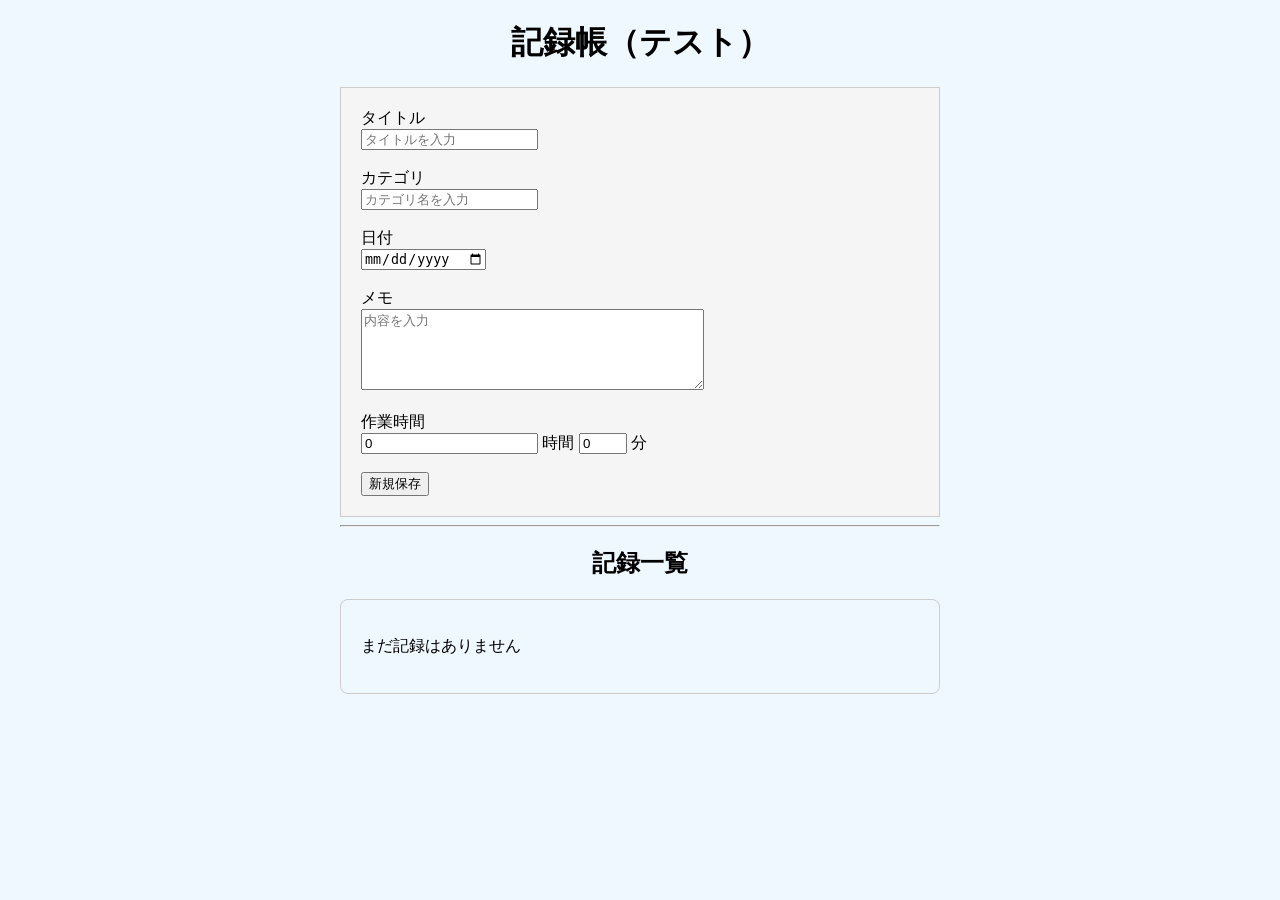
==== LifeLogApp/test.html @ 779e3aef "Add files via upload" ====
<!DOCTYPE html>
<html lang="ja">

<head>
    <meta charset="UTF-8">
    <title>記録帳アプリ</title>
    <link rel="stylesheet" href="style.css">
</head>

<body>

    <h1>記録帳（テスト）</h1>

    <h2 id="status" style="color: red"></h2>
    <div class="log-input">
        <label for="title">タイトル</label><br>
        <input type="text" id="title" placeholder="タイトルを入力"><br><br>

        <label for="category">カテゴリ</label><br>
        <input type="text" id="category" placeholder="カテゴリ名を入力"><br><br>

        <label for="date">日付</label><br>
        <input type="date" id="date"><br><br>

        <label for="memo">メモ</label><br>
        <textarea id="memo" rows="5" cols="40" placeholder="内容を入力"></textarea><br><br>

        <label for="hour">作業時間</label><br>

        <input type="number" id="hour" min="0" value="0"> 時間
        <input type="number" id="minute" min="0" max="59" value="0"> 分

        <br><br>

        <button id="save-btn">新規保存</button>
    </div>
    <hr>

    <div class="log-section">
        <div class="menu-toggle">
            <div class="one"></div>
            <div class="two"></div>
            <div class="three"></div>
        </div>

        <nav class="hidden">
            <h2>記録一覧</h2>
            <div id="record-list">
                <p id="empty-message">まだ記録はありません</p>
            </div>
        </nav>
    </div>
    <!-- <script src="script.js"></script> -->
    <script src="test.js"></script>

</body>

</html>
---- LifeLogApp/style.css ----
body {
    max-width: 600px;
    margin: 20px auto;
    font-family: sans-serif;
    background-color: aliceblue;
}

h1,
h2 {
    text-align: center;
}

.log-input {
    background-color: whitesmoke;
    border: 1px solid#ccc;
    padding: 20px;
}

#record-list {
    border: 1px solid#ccc;
    border-radius: 8px;
    padding: 20px
}
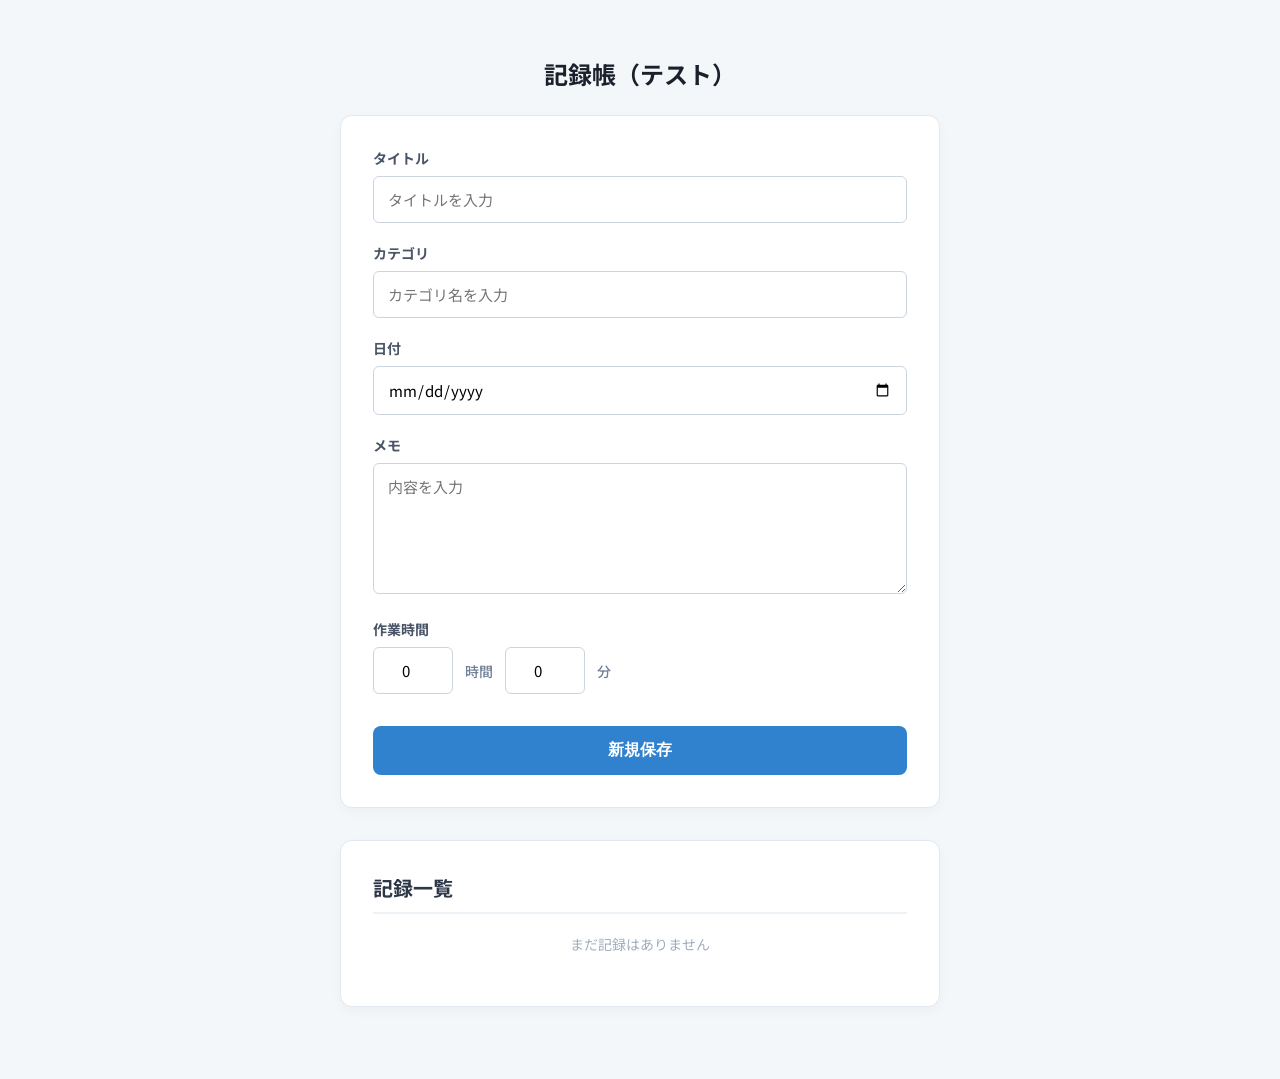
==== commit 5dd5f08b: "Add files via upload" ====
--- a/LifeLogApp/test.html
+++ b/LifeLogApp/test.html
@@ -4,53 +4,67 @@
 <head>
     <meta charset="UTF-8">
     <title>記録帳アプリ</title>
-    <link rel="stylesheet" href="style.css">
+    <!-- Google Fonts（綺麗なフォント）の読み込み -->
+    <link rel="preconnect" href="https://fonts.googleapis.com">
+    <link rel="preconnect" href="https://fonts.gstatic.com" crossorigin>
+    <link href="https://fonts.googleapis.com/css2?family=Noto+Sans+JP:wght@400;500;700&display=swap" rel="stylesheet">
+    <!-- CSSファイル -->
+    <link rel="stylesheet" href="test.css">
 </head>
 
 <body>
 
-    <h1>記録帳（テスト）</h1>
+    <header class="app-header">
+        <h1>記録帳（テスト）</h1>
+    </header>
 
-    <h2 id="status" style="color: red"></h2>
-    <div class="log-input">
-        <label for="title">タイトル</label><br>
-        <input type="text" id="title" placeholder="タイトルを入力"><br><br>
+    <!-- 編集中バッジ（空の時はCSSで自動非表示） -->
+    <h2 id="status" class="editing-badge"></h2>
 
-        <label for="category">カテゴリ</label><br>
-        <input type="text" id="category" placeholder="カテゴリ名を入力"><br><br>
-
-        <label for="date">日付</label><br>
-        <input type="date" id="date"><br><br>
-
-        <label for="memo">メモ</label><br>
-        <textarea id="memo" rows="5" cols="40" placeholder="内容を入力"></textarea><br><br>
-
-        <label for="hour">作業時間</label><br>
-
-        <input type="number" id="hour" min="0" value="0"> 時間
-        <input type="number" id="minute" min="0" max="59" value="0"> 分
-
-        <br><br>
-
-        <button id="save-btn">新規保存</button>
-    </div>
-    <hr>
-
-    <div class="log-section">
-        <div class="menu-toggle">
-            <div class="one"></div>
-            <div class="two"></div>
-            <div class="three"></div>
+    <!-- 入力フォームエリア -->
+    <div class="log-input container">
+        <div class="form-group">
+            <label for="title">タイトル</label>
+            <input type="text" id="title" placeholder="タイトルを入力">
         </div>
 
-        <nav class="hidden">
-            <h2>記録一覧</h2>
-            <div id="record-list">
-                <p id="empty-message">まだ記録はありません</p>
+        <div class="form-group">
+            <label for="category">カテゴリ</label>
+            <input type="text" id="category" placeholder="カテゴリ名を入力">
+        </div>
+
+        <div class="form-group">
+            <label for="date">日付</label>
+            <input type="date" id="date">
+        </div>
+
+        <div class="form-group">
+            <label for="memo">メモ</label>
+            <textarea id="memo" rows="5" placeholder="内容を入力"></textarea>
+        </div>
+
+        <div class="form-group">
+            <label for="hour">作業時間</label>
+            <div class="time-input-container">
+                <input type="number" id="hour" min="0" value="0">
+                <span class="unit">時間</span>
+                <input type="number" id="minute" min="0" max="59" value="0">
+                <span class="unit">分</span>
             </div>
-        </nav>
+        </div>
+
+        <button id="save-btn" class="save-btn">新規保存</button>
     </div>
-    <!-- <script src="script.js"></script> -->
+
+    <!-- 記録一覧エリア -->
+    <div class="log-section container">
+        <h2>記録一覧</h2>
+        <div id="record-list">
+            <p id="empty-message">まだ記録はありません</p>
+        </div>
+    </div>
+
+    <!-- JavaScriptファイル -->
     <script src="test.js"></script>
 
 </body>
--- a/LifeLogApp/test.css
+++ b/LifeLogApp/test.css
@@ -0,0 +1,177 @@
+/* --- 全体の基本設定 --- */
+body {
+    font-family: 'Noto Sans JP', -apple-system, BlinkMacSystemFont, sans-serif;
+    background-color: #f4f7f9;
+    /* 薄いグレーの背景 */
+    color: #2d3748;
+    /* 優しい黒の文字色 */
+    margin: 0;
+    padding: 40px 20px;
+    display: flex;
+    flex-direction: column;
+    align-items: center;
+    /* 中央配置 */
+    -webkit-font-smoothing: antialiased;
+}
+
+/* アプリのヘッダータイトル */
+.app-header h1 {
+    font-size: 24px;
+    font-weight: 700;
+    color: #1a202c;
+    margin-bottom: 24px;
+}
+
+/* --- 入力・一覧共通のカードデザイン --- */
+.container {
+    background-color: #ffffff;
+    border: 1px solid #e2e8f0;
+    border-radius: 12px;
+    padding: 32px;
+    max-width: 600px;
+    width: 100%;
+    box-shadow: 0 4px 12px rgba(0, 0, 0, 0.03);
+    margin-bottom: 32px;
+    box-sizing: border-box;
+}
+
+/* --- 入力フォーム --- */
+.form-group {
+    margin-bottom: 20px;
+}
+
+.form-group label {
+    display: block;
+    font-size: 14px;
+    font-weight: 700;
+    color: #4a5568;
+    margin-bottom: 8px;
+}
+
+input[type="text"],
+input[type="date"],
+input[type="number"],
+textarea {
+    width: 100%;
+    padding: 12px 14px;
+    font-size: 15px;
+    border: 1px solid #cbd5e0;
+    border-radius: 6px;
+    background-color: #fff;
+    font-family: inherit;
+    box-sizing: border-box;
+    transition: all 0.2s ease;
+}
+
+input:focus,
+textarea:focus {
+    outline: none;
+    border-color: #3182ce;
+    /* フォーカス時に青い枠線 */
+    box-shadow: 0 0 0 3px rgba(66, 153, 225, 0.15);
+}
+
+textarea {
+    resize: vertical;
+    min-height: 100px;
+}
+
+/* 作業時間の横並び */
+.time-input-container {
+    display: flex;
+    align-items: center;
+    gap: 12px;
+}
+
+.time-input-container input[type="number"] {
+    width: 80px;
+    text-align: center;
+}
+
+.unit {
+    font-size: 14px;
+    color: #718096;
+    font-weight: 500;
+}
+
+/* --- ボタンデザイン --- */
+.save-btn {
+    width: 100%;
+    background-color: #3182ce;
+    color: #ffffff;
+    border: none;
+    padding: 14px;
+    font-size: 16px;
+    font-weight: 700;
+    border-radius: 8px;
+    cursor: pointer;
+    transition: background-color 0.2s;
+    margin-top: 12px;
+}
+
+.save-btn:hover {
+    background-color: #2b6cb0;
+}
+
+/* 編集・削除ボタン */
+.edit-btn,
+.delete-btn {
+    padding: 6px 14px;
+    font-size: 14px;
+    border-radius: 4px;
+    cursor: pointer;
+    font-weight: 500;
+    transition: all 0.2s;
+    font-family: inherit;
+}
+
+.edit-btn {
+    background-color: #edf2f7;
+    border: 1px solid #cbd5e0;
+    color: #4a5568;
+}
+
+.edit-btn:hover {
+    background-color: #e2e8f0;
+}
+
+.delete-btn {
+    background-color: #fff5f5;
+    border: 1px solid #fed7d7;
+    color: #e53e3e;
+}
+
+.delete-btn:hover {
+    background-color: #fed7d7;
+}
+
+/* --- 装飾系 --- */
+.editing-badge {
+    font-size: 14px;
+    color: #e53e3e;
+    background-color: #fff5f5;
+    border: 1px solid #fed7d7;
+    padding: 6px 12px;
+    border-radius: 20px;
+    margin: 0 0 20px 0;
+    font-weight: 700;
+}
+
+.editing-badge:empty {
+    display: none;
+}
+
+.log-section h2 {
+    font-size: 20px;
+    margin-top: 0;
+    margin-bottom: 20px;
+    border-bottom: 2px solid #edf2f7;
+    padding-bottom: 10px;
+}
+
+#empty-message {
+    color: #a0aec0;
+    text-align: center;
+    font-size: 14px;
+    margin: 20px 0;
+}
